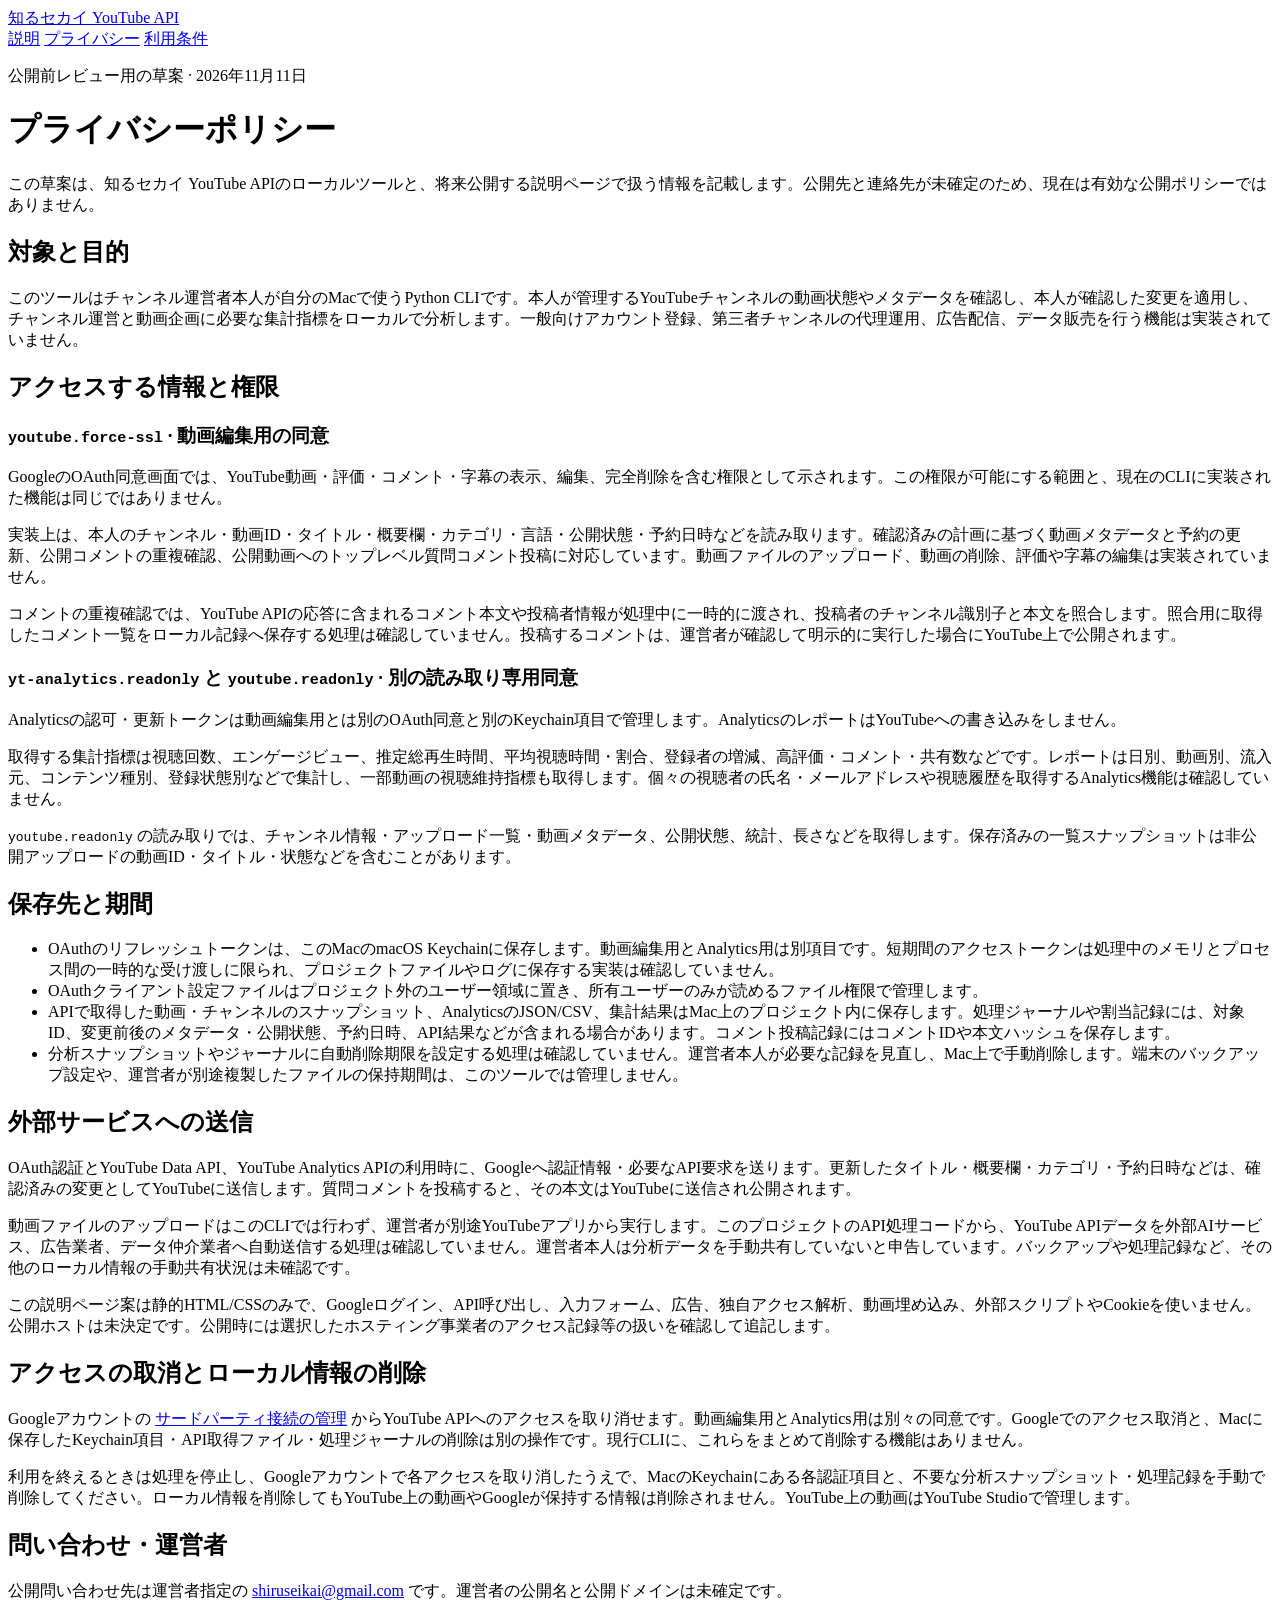
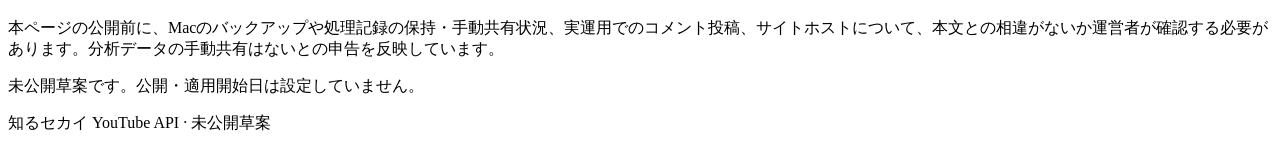
==== privacy.html @ 0b829f3a "Add Shiru Sekai privacy.html" ====
<!doctype html>
<html lang="ja">
<head>
  <meta charset="utf-8">
  <meta name="viewport" content="width=device-width, initial-scale=1">
  <meta name="robots" content="noindex,nofollow">
  <title>プライバシーポリシー | 知るセカイ YouTube API（草案）</title>
  <link rel="stylesheet" href="style.css">
</head>
<body>
  <header class="site-header">
    <div class="wrap nav-wrap">
      <a class="brand" href="index.html">知るセカイ <span>YouTube API</span></a>
      <nav aria-label="サイト">
        <a href="index.html">説明</a>
        <a aria-current="page" href="privacy.html">プライバシー</a>
        <a href="terms.html">利用条件</a>
      </nav>
    </div>
  </header>
  <main class="wrap prose">
    <p class="draft">公開前レビュー用の草案 · 2026年11月11日</p>
    <h1>プライバシーポリシー</h1>
    <p class="lead">この草案は、知るセカイ YouTube APIのローカルツールと、将来公開する説明ページで扱う情報を記載します。公開先と連絡先が未確定のため、現在は有効な公開ポリシーではありません。</p>

    <section>
      <h2>対象と目的</h2>
      <p>このツールはチャンネル運営者本人が自分のMacで使うPython CLIです。本人が管理するYouTubeチャンネルの動画状態やメタデータを確認し、本人が確認した変更を適用し、チャンネル運営と動画企画に必要な集計指標をローカルで分析します。一般向けアカウント登録、第三者チャンネルの代理運用、広告配信、データ販売を行う機能は実装されていません。</p>
    </section>

    <section>
      <h2>アクセスする情報と権限</h2>
      <div class="scope">
        <h3><code>youtube.force-ssl</code> · 動画編集用の同意</h3>
        <p>GoogleのOAuth同意画面では、YouTube動画・評価・コメント・字幕の表示、編集、完全削除を含む権限として示されます。この権限が可能にする範囲と、現在のCLIに実装された機能は同じではありません。</p>
        <p>実装上は、本人のチャンネル・動画ID・タイトル・概要欄・カテゴリ・言語・公開状態・予約日時などを読み取ります。確認済みの計画に基づく動画メタデータと予約の更新、公開コメントの重複確認、公開動画へのトップレベル質問コメント投稿に対応しています。動画ファイルのアップロード、動画の削除、評価や字幕の編集は実装されていません。</p>
        <p>コメントの重複確認では、YouTube APIの応答に含まれるコメント本文や投稿者情報が処理中に一時的に渡され、投稿者のチャンネル識別子と本文を照合します。照合用に取得したコメント一覧をローカル記録へ保存する処理は確認していません。投稿するコメントは、運営者が確認して明示的に実行した場合にYouTube上で公開されます。</p>
      </div>
      <div class="scope">
        <h3><code>yt-analytics.readonly</code> と <code>youtube.readonly</code> · 別の読み取り専用同意</h3>
        <p>Analyticsの認可・更新トークンは動画編集用とは別のOAuth同意と別のKeychain項目で管理します。AnalyticsのレポートはYouTubeへの書き込みをしません。</p>
        <p>取得する集計指標は視聴回数、エンゲージビュー、推定総再生時間、平均視聴時間・割合、登録者の増減、高評価・コメント・共有数などです。レポートは日別、動画別、流入元、コンテンツ種別、登録状態別などで集計し、一部動画の視聴維持指標も取得します。個々の視聴者の氏名・メールアドレスや視聴履歴を取得するAnalytics機能は確認していません。</p>
        <p><code>youtube.readonly</code> の読み取りでは、チャンネル情報・アップロード一覧・動画メタデータ、公開状態、統計、長さなどを取得します。保存済みの一覧スナップショットは非公開アップロードの動画ID・タイトル・状態などを含むことがあります。</p>
      </div>
    </section>

    <section>
      <h2>保存先と期間</h2>
      <ul>
        <li>OAuthのリフレッシュトークンは、このMacのmacOS Keychainに保存します。動画編集用とAnalytics用は別項目です。短期間のアクセストークンは処理中のメモリとプロセス間の一時的な受け渡しに限られ、プロジェクトファイルやログに保存する実装は確認していません。</li>
        <li>OAuthクライアント設定ファイルはプロジェクト外のユーザー領域に置き、所有ユーザーのみが読めるファイル権限で管理します。</li>
        <li>APIで取得した動画・チャンネルのスナップショット、AnalyticsのJSON/CSV、集計結果はMac上のプロジェクト内に保存します。処理ジャーナルや割当記録には、対象ID、変更前後のメタデータ・公開状態、予約日時、API結果などが含まれる場合があります。コメント投稿記録にはコメントIDや本文ハッシュを保存します。</li>
        <li>分析スナップショットやジャーナルに自動削除期限を設定する処理は確認していません。運営者本人が必要な記録を見直し、Mac上で手動削除します。端末のバックアップ設定や、運営者が別途複製したファイルの保持期間は、このツールでは管理しません。</li>
      </ul>
    </section>

    <section>
      <h2>外部サービスへの送信</h2>
      <p>OAuth認証とYouTube Data API、YouTube Analytics APIの利用時に、Googleへ認証情報・必要なAPI要求を送ります。更新したタイトル・概要欄・カテゴリ・予約日時などは、確認済みの変更としてYouTubeに送信します。質問コメントを投稿すると、その本文はYouTubeに送信され公開されます。</p>
      <p>動画ファイルのアップロードはこのCLIでは行わず、運営者が別途YouTubeアプリから実行します。このプロジェクトのAPI処理コードから、YouTube APIデータを外部AIサービス、広告業者、データ仲介業者へ自動送信する処理は確認していません。運営者本人は分析データを手動共有していないと申告しています。バックアップや処理記録など、その他のローカル情報の手動共有状況は未確認です。</p>
      <p>この説明ページ案は静的HTML/CSSのみで、Googleログイン、API呼び出し、入力フォーム、広告、独自アクセス解析、動画埋め込み、外部スクリプトやCookieを使いません。公開ホストは未決定です。公開時には選択したホスティング事業者のアクセス記録等の扱いを確認して追記します。</p>
    </section>

    <section>
      <h2>アクセスの取消とローカル情報の削除</h2>
      <p>Googleアカウントの
        <a href="https://myaccount.google.com/connections">サードパーティ接続の管理</a>
        からYouTube APIへのアクセスを取り消せます。動画編集用とAnalytics用は別々の同意です。Googleでのアクセス取消と、Macに保存したKeychain項目・API取得ファイル・処理ジャーナルの削除は別の操作です。現行CLIに、これらをまとめて削除する機能はありません。</p>
      <p>利用を終えるときは処理を停止し、Googleアカウントで各アクセスを取り消したうえで、MacのKeychainにある各認証項目と、不要な分析スナップショット・処理記録を手動で削除してください。ローカル情報を削除してもYouTube上の動画やGoogleが保持する情報は削除されません。YouTube上の動画はYouTube Studioで管理します。</p>
    </section>

    <section>
      <h2>問い合わせ・運営者</h2>
      <p>公開問い合わせ先は運営者指定の <a href="mailto:shiruseikai@gmail.com">shiruseikai@gmail.com</a> です。運営者の公開名と公開ドメインは未確定です。</p>
      <p class="note">本ページの公開前に、Macのバックアップや処理記録の保持・手動共有状況、実運用でのコメント投稿、サイトホストについて、本文との相違がないか運営者が確認する必要があります。分析データの手動共有はないとの申告を反映しています。</p>
    </section>
    <p class="footnote">未公開草案です。公開・適用開始日は設定していません。</p>
  </main>
  <footer class="site-footer"><div class="wrap">知るセカイ YouTube API · 未公開草案</div></footer>
</body>
</html>
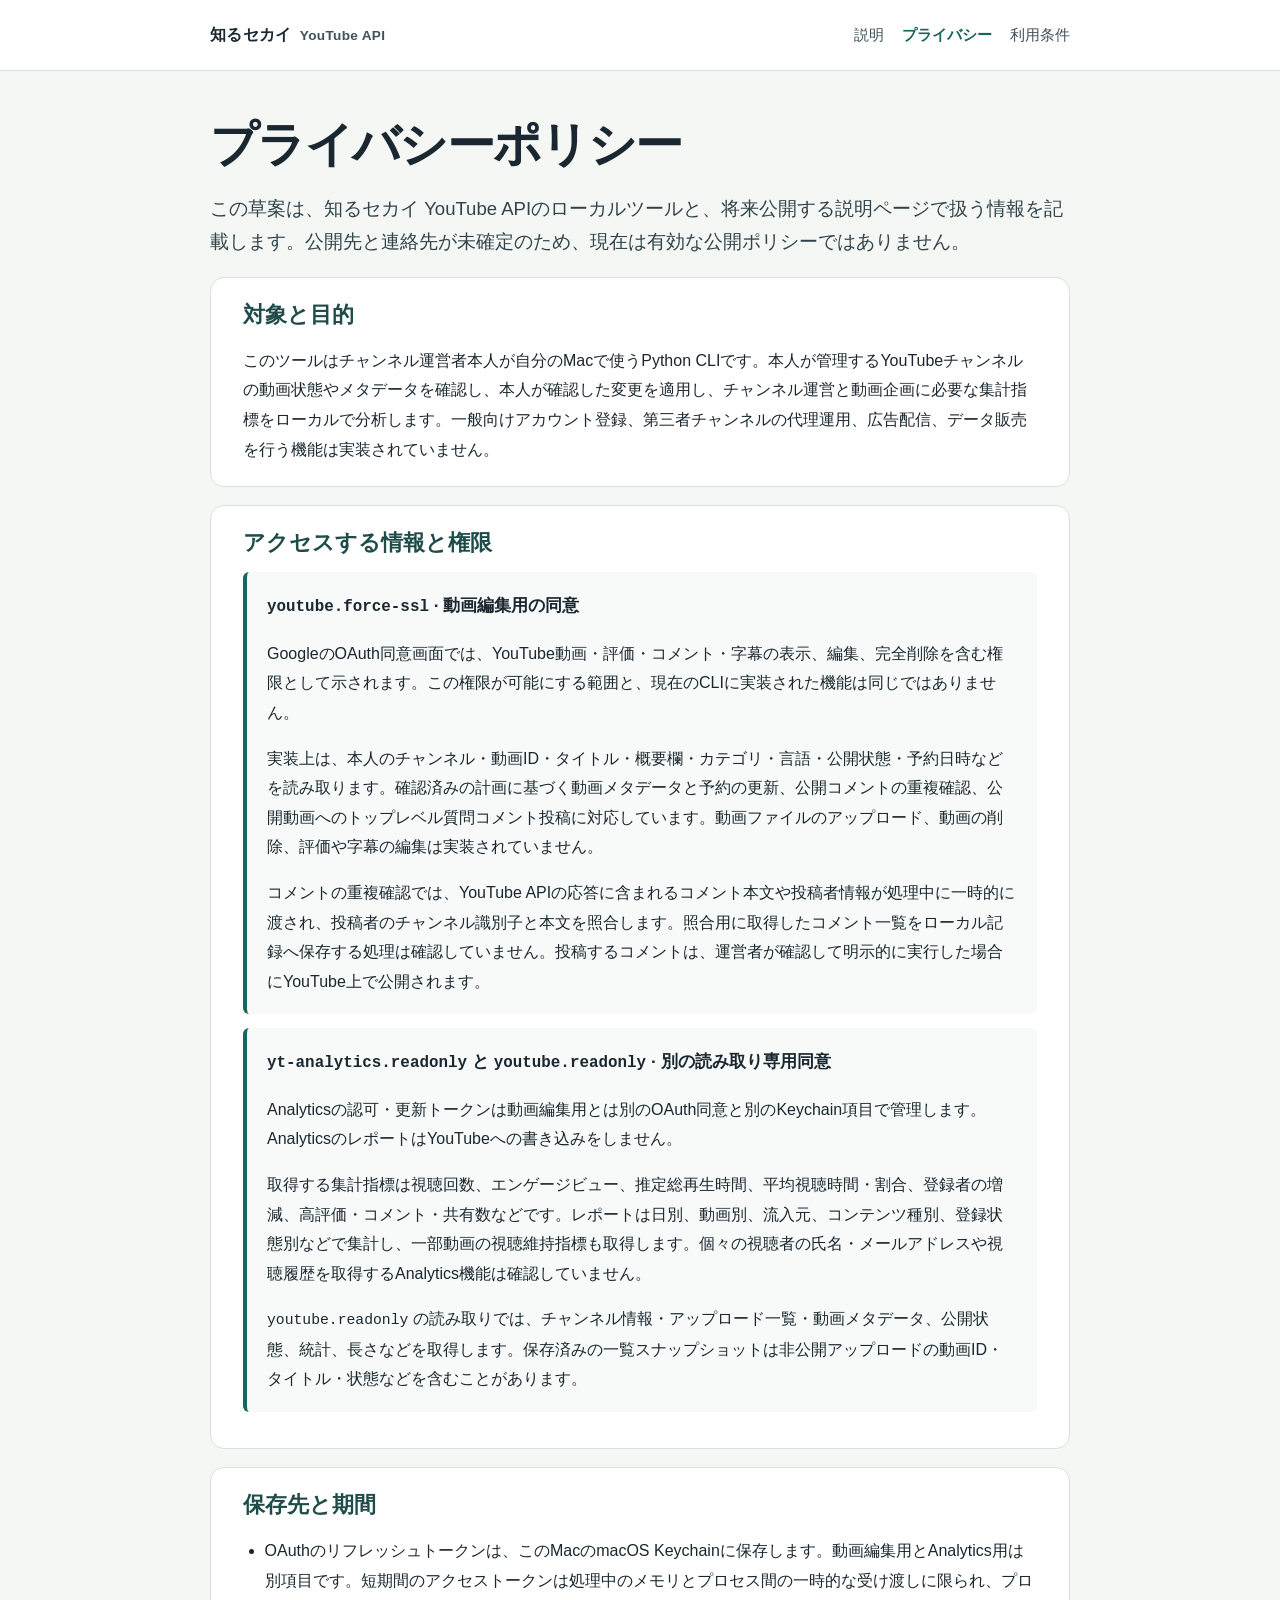
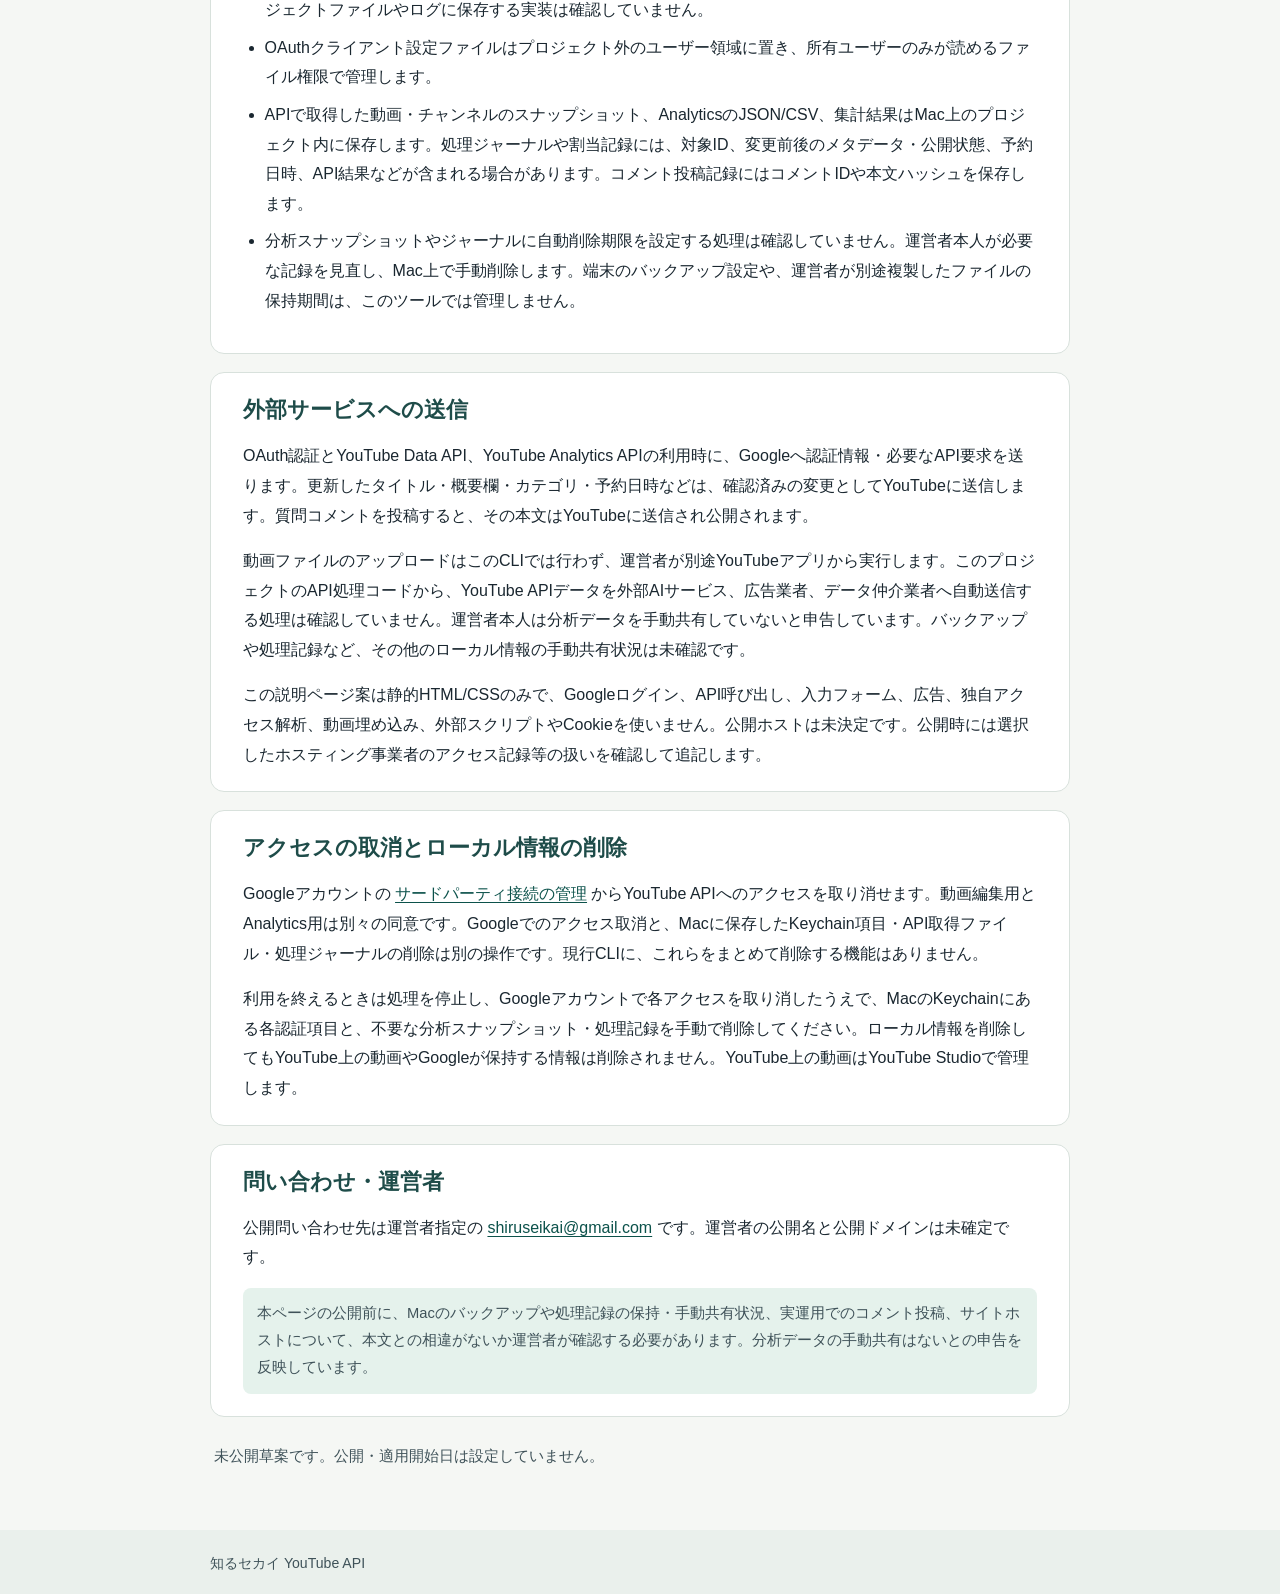
==== commit d82c4c8e: "Remove draft labels from privacy page" ====
--- a/privacy.html
+++ b/privacy.html
@@ -4,7 +4,7 @@
   <meta charset="utf-8">
   <meta name="viewport" content="width=device-width, initial-scale=1">
   <meta name="robots" content="noindex,nofollow">
-  <title>プライバシーポリシー | 知るセカイ YouTube API（草案）</title>
+  <title>プライバシーポリシー | 知るセカイ YouTube API</title>
   <link rel="stylesheet" href="style.css">
 </head>
 <body>
@@ -19,7 +19,6 @@
     </div>
   </header>
   <main class="wrap prose">
-    <p class="draft">公開前レビュー用の草案 · 2026年11月11日</p>
     <h1>プライバシーポリシー</h1>
     <p class="lead">この草案は、知るセカイ YouTube APIのローカルツールと、将来公開する説明ページで扱う情報を記載します。公開先と連絡先が未確定のため、現在は有効な公開ポリシーではありません。</p>
 
@@ -76,6 +75,6 @@
     </section>
     <p class="footnote">未公開草案です。公開・適用開始日は設定していません。</p>
   </main>
-  <footer class="site-footer"><div class="wrap">知るセカイ YouTube API · 未公開草案</div></footer>
+  <footer class="site-footer"><div class="wrap">知るセカイ YouTube API</div></footer>
 </body>
 </html>
--- a/style.css
+++ b/style.css
@@ -0,0 +1,86 @@
+:root {
+  color-scheme: light;
+  --ink: #1a2730;
+  --muted: #3f5259;
+  --paper: #f5f7f4;
+  --surface: #ffffff;
+  --line: #d8e1dc;
+  --accent: #17665e;
+  --accent-soft: #e5f2ec;
+  --warning: #775019;
+  --warning-bg: #fff2d6;
+}
+* { box-sizing: border-box; }
+html { background: var(--paper); }
+body {
+  margin: 0;
+  color: var(--ink);
+  font-family: -apple-system, BlinkMacSystemFont, "Hiragino Kaku Gothic ProN",
+    "Yu Gothic", Meiryo, sans-serif;
+  font-size: 16px;
+  line-height: 1.85;
+}
+a { color: #0c524b; text-underline-offset: .2em; }
+a:hover { color: #073c37; }
+.wrap { width: min(860px, calc(100% - 36px)); margin-inline: auto; }
+.site-header {
+  background: var(--surface);
+  border-bottom: 1px solid var(--line);
+}
+.nav-wrap {
+  min-height: 70px;
+  display: flex;
+  align-items: center;
+  justify-content: space-between;
+  gap: 24px;
+}
+.brand { color: var(--ink); text-decoration: none; font-weight: 750; letter-spacing: .02em; }
+.brand span { color: var(--muted); font-size: .85em; font-weight: 600; margin-left: .25em; }
+nav { display: flex; flex-wrap: wrap; gap: 18px; }
+nav a { color: var(--muted); text-decoration: none; font-size: .94rem; }
+nav a[aria-current="page"] { color: var(--accent); font-weight: 700; }
+main { padding-top: 34px; padding-bottom: 52px; }
+.draft {
+  display: inline-block;
+  margin: 0 0 20px;
+  padding: 4px 12px;
+  border-radius: 999px;
+  color: var(--warning);
+  background: var(--warning-bg);
+  font-size: .88rem;
+  font-weight: 700;
+}
+.hero, .panel, .prose section {
+  background: var(--surface);
+  border: 1px solid var(--line);
+  border-radius: 14px;
+}
+.hero { padding: clamp(24px, 5vw, 48px); margin-bottom: 18px; }
+.eyebrow { margin: 0; color: var(--accent); font-weight: 700; }
+h1 { margin: .2em 0 .45em; font-size: clamp(2rem, 5vw, 3rem); line-height: 1.25; letter-spacing: -.035em; }
+h2 { margin: 0 0 14px; font-size: 1.35rem; line-height: 1.4; }
+h3 { margin: 0 0 10px; font-size: 1.08rem; }
+.lead { color: #30434a; font-size: 1.16rem; line-height: 1.75; }
+.panel { padding: 24px clamp(20px, 4vw, 34px); margin: 18px 0; }
+.prose h1 { margin-bottom: 12px; }
+.prose section { padding: 22px clamp(20px, 4vw, 32px); margin: 18px 0; }
+.prose section h2 { color: #1e4c49; }
+.prose p:first-child { margin-top: 0; }
+.prose p:last-child, .panel p:last-child { margin-bottom: 0; }
+.scope { padding: 18px 20px; margin: 14px 0; background: #f7faf8; border-left: 4px solid var(--accent); border-radius: 6px; }
+ul { padding-left: 1.35em; }
+li + li { margin-top: 8px; }
+code { font-family: ui-monospace, SFMono-Regular, Menlo, monospace; font-size: .92em; overflow-wrap: anywhere; }
+.note, .footnote { color: var(--muted); font-size: .92rem; }
+.note { padding: 12px 14px; background: var(--accent-soft); border-radius: 8px; }
+.link-grid { display: grid; grid-template-columns: repeat(2, minmax(0, 1fr)); gap: 12px; }
+.card-link { display: grid; gap: 4px; padding: 16px; border: 1px solid var(--line); border-radius: 10px; text-decoration: none; }
+.card-link span { color: var(--muted); font-size: .9rem; }
+.footnote { padding: 8px 4px; }
+.site-footer { padding: 20px 0; color: var(--muted); background: #eaf0ec; font-size: .88rem; }
+@media (max-width: 650px) {
+  .nav-wrap { align-items: flex-start; flex-direction: column; padding-block: 14px; gap: 6px; }
+  nav { gap: 14px; }
+  .link-grid { grid-template-columns: 1fr; }
+}
+
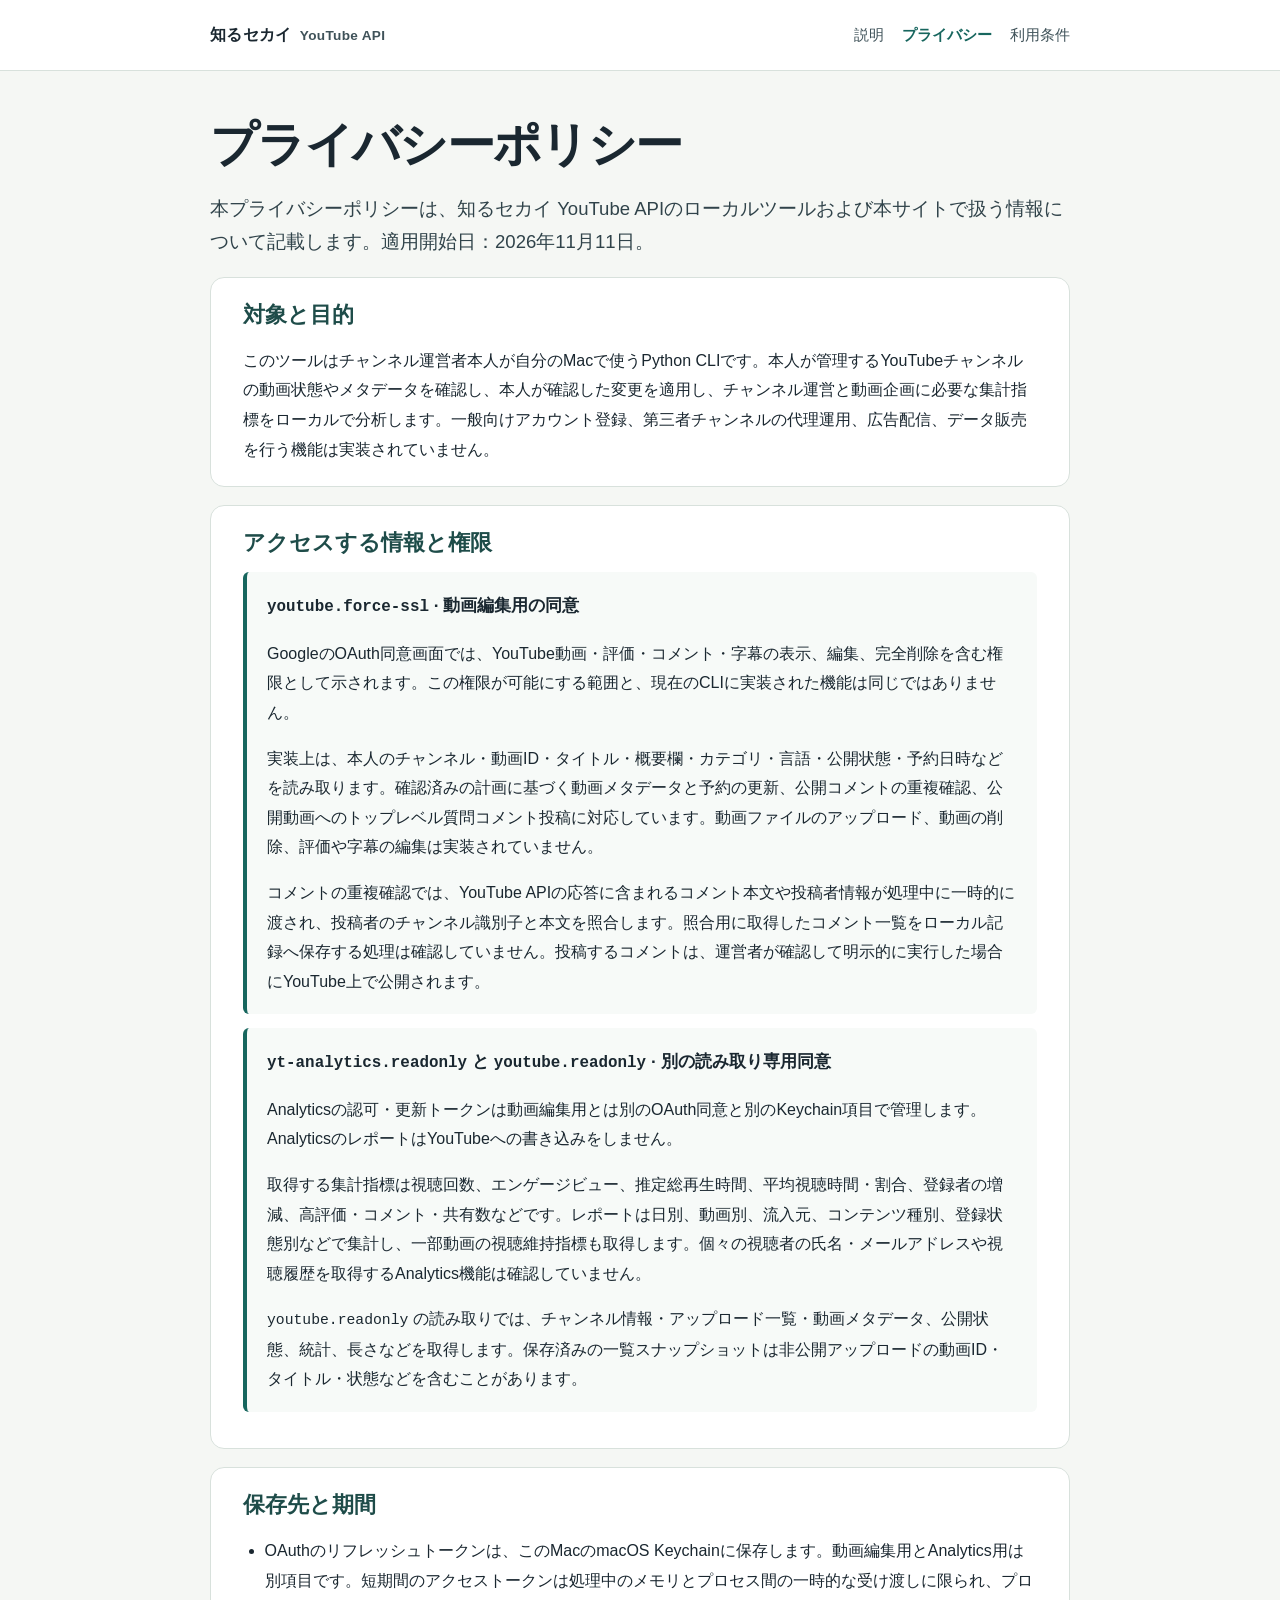
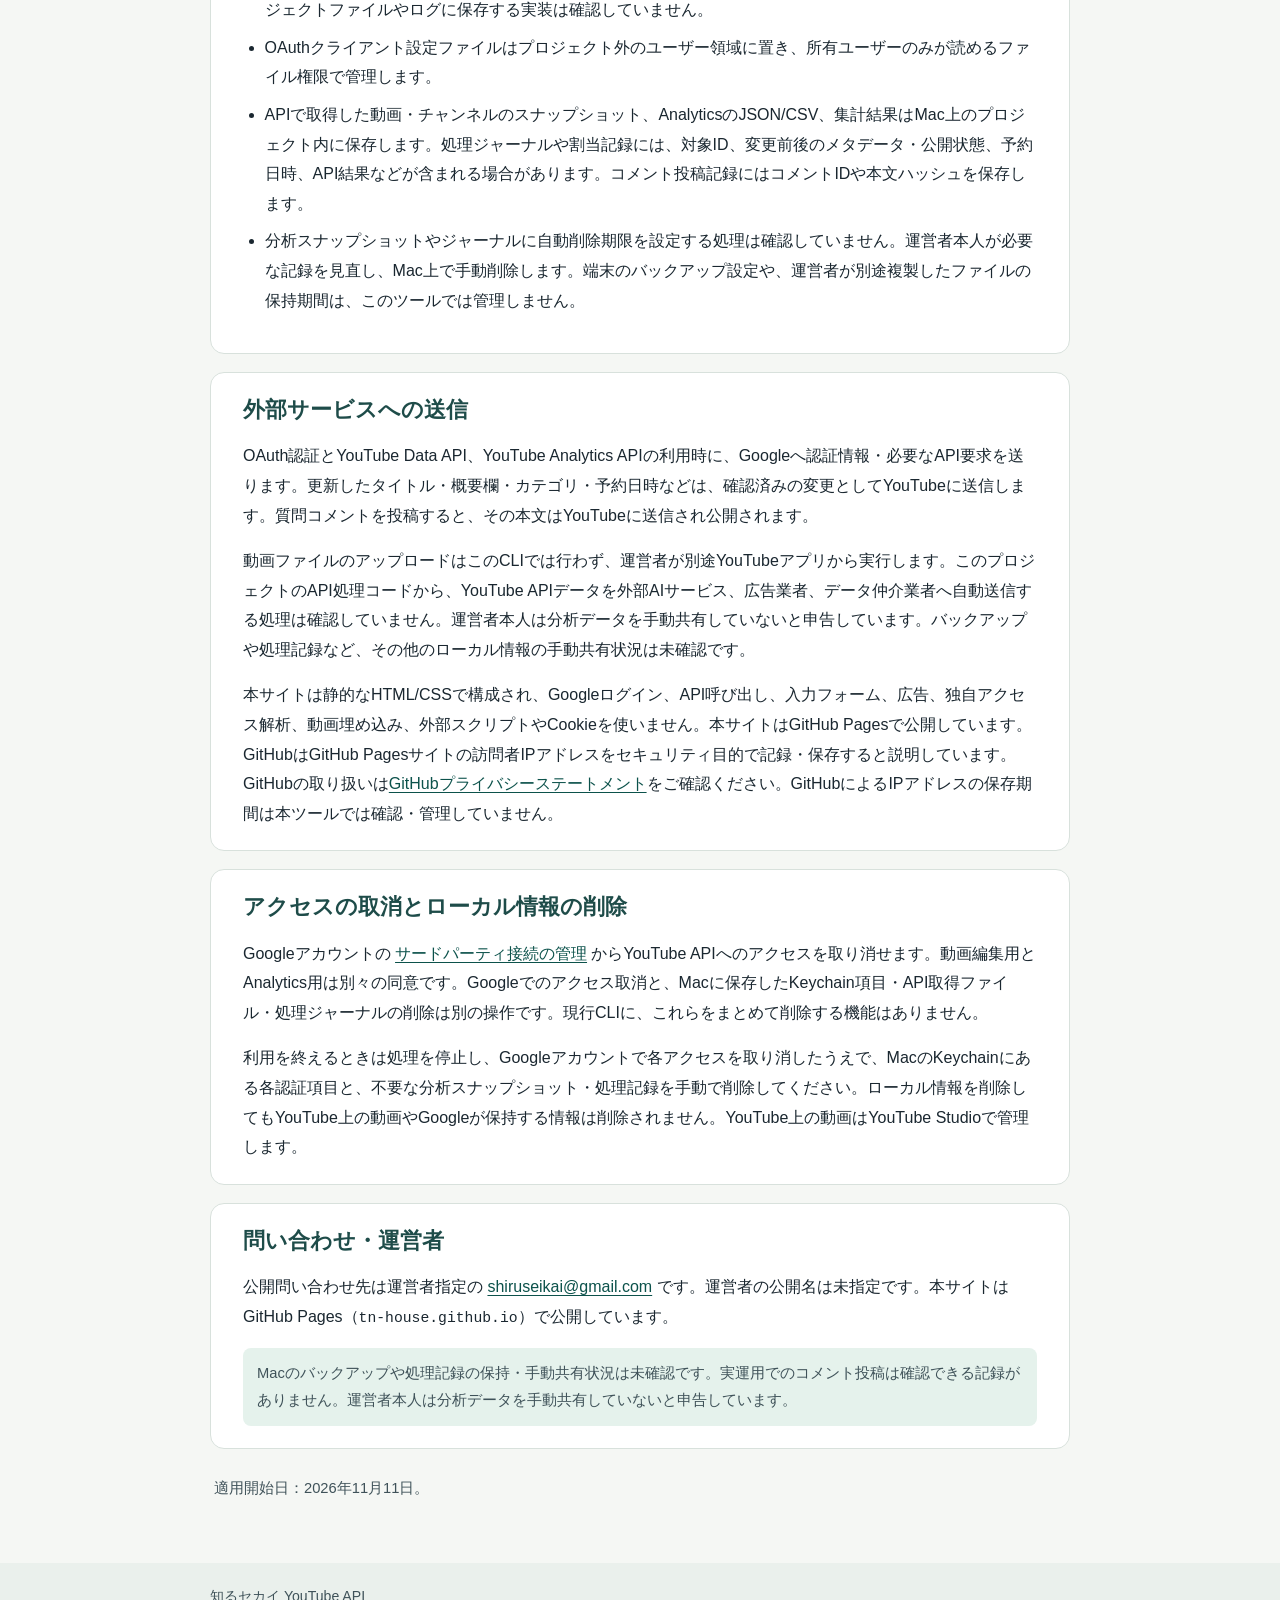
==== commit e1dd487d: "Formalize privacy policy effective 2026-11-11" ====
--- a/privacy.html
+++ b/privacy.html
@@ -20,7 +20,7 @@
   </header>
   <main class="wrap prose">
     <h1>プライバシーポリシー</h1>
-    <p class="lead">この草案は、知るセカイ YouTube APIのローカルツールと、将来公開する説明ページで扱う情報を記載します。公開先と連絡先が未確定のため、現在は有効な公開ポリシーではありません。</p>
+    <p class="lead">本プライバシーポリシーは、知るセカイ YouTube APIのローカルツールおよび本サイトで扱う情報について記載します。適用開始日：2026年11月11日。</p>
 
     <section>
       <h2>対象と目的</h2>
@@ -57,7 +57,7 @@
       <h2>外部サービスへの送信</h2>
       <p>OAuth認証とYouTube Data API、YouTube Analytics APIの利用時に、Googleへ認証情報・必要なAPI要求を送ります。更新したタイトル・概要欄・カテゴリ・予約日時などは、確認済みの変更としてYouTubeに送信します。質問コメントを投稿すると、その本文はYouTubeに送信され公開されます。</p>
       <p>動画ファイルのアップロードはこのCLIでは行わず、運営者が別途YouTubeアプリから実行します。このプロジェクトのAPI処理コードから、YouTube APIデータを外部AIサービス、広告業者、データ仲介業者へ自動送信する処理は確認していません。運営者本人は分析データを手動共有していないと申告しています。バックアップや処理記録など、その他のローカル情報の手動共有状況は未確認です。</p>
-      <p>この説明ページ案は静的HTML/CSSのみで、Googleログイン、API呼び出し、入力フォーム、広告、独自アクセス解析、動画埋め込み、外部スクリプトやCookieを使いません。公開ホストは未決定です。公開時には選択したホスティング事業者のアクセス記録等の扱いを確認して追記します。</p>
+      <p>本サイトは静的なHTML/CSSで構成され、Googleログイン、API呼び出し、入力フォーム、広告、独自アクセス解析、動画埋め込み、外部スクリプトやCookieを使いません。本サイトはGitHub Pagesで公開しています。GitHubはGitHub Pagesサイトの訪問者IPアドレスをセキュリティ目的で記録・保存すると説明しています。GitHubの取り扱いは<a href="https://docs.github.com/site-policy/privacy-policies/github-general-privacy-statement">GitHubプライバシーステートメント</a>をご確認ください。GitHubによるIPアドレスの保存期間は本ツールでは確認・管理していません。</p>
     </section>
 
     <section>
@@ -70,10 +70,10 @@
 
     <section>
       <h2>問い合わせ・運営者</h2>
-      <p>公開問い合わせ先は運営者指定の <a href="mailto:shiruseikai@gmail.com">shiruseikai@gmail.com</a> です。運営者の公開名と公開ドメインは未確定です。</p>
-      <p class="note">本ページの公開前に、Macのバックアップや処理記録の保持・手動共有状況、実運用でのコメント投稿、サイトホストについて、本文との相違がないか運営者が確認する必要があります。分析データの手動共有はないとの申告を反映しています。</p>
+      <p>公開問い合わせ先は運営者指定の <a href="mailto:shiruseikai@gmail.com">shiruseikai@gmail.com</a> です。運営者の公開名は未指定です。本サイトはGitHub Pages（<code>tn-house.github.io</code>）で公開しています。</p>
+      <p class="note">Macのバックアップや処理記録の保持・手動共有状況は未確認です。実運用でのコメント投稿は確認できる記録がありません。運営者本人は分析データを手動共有していないと申告しています。</p>
     </section>
-    <p class="footnote">未公開草案です。公開・適用開始日は設定していません。</p>
+    <p class="footnote">適用開始日：2026年11月11日。</p>
   </main>
   <footer class="site-footer"><div class="wrap">知るセカイ YouTube API</div></footer>
 </body>
